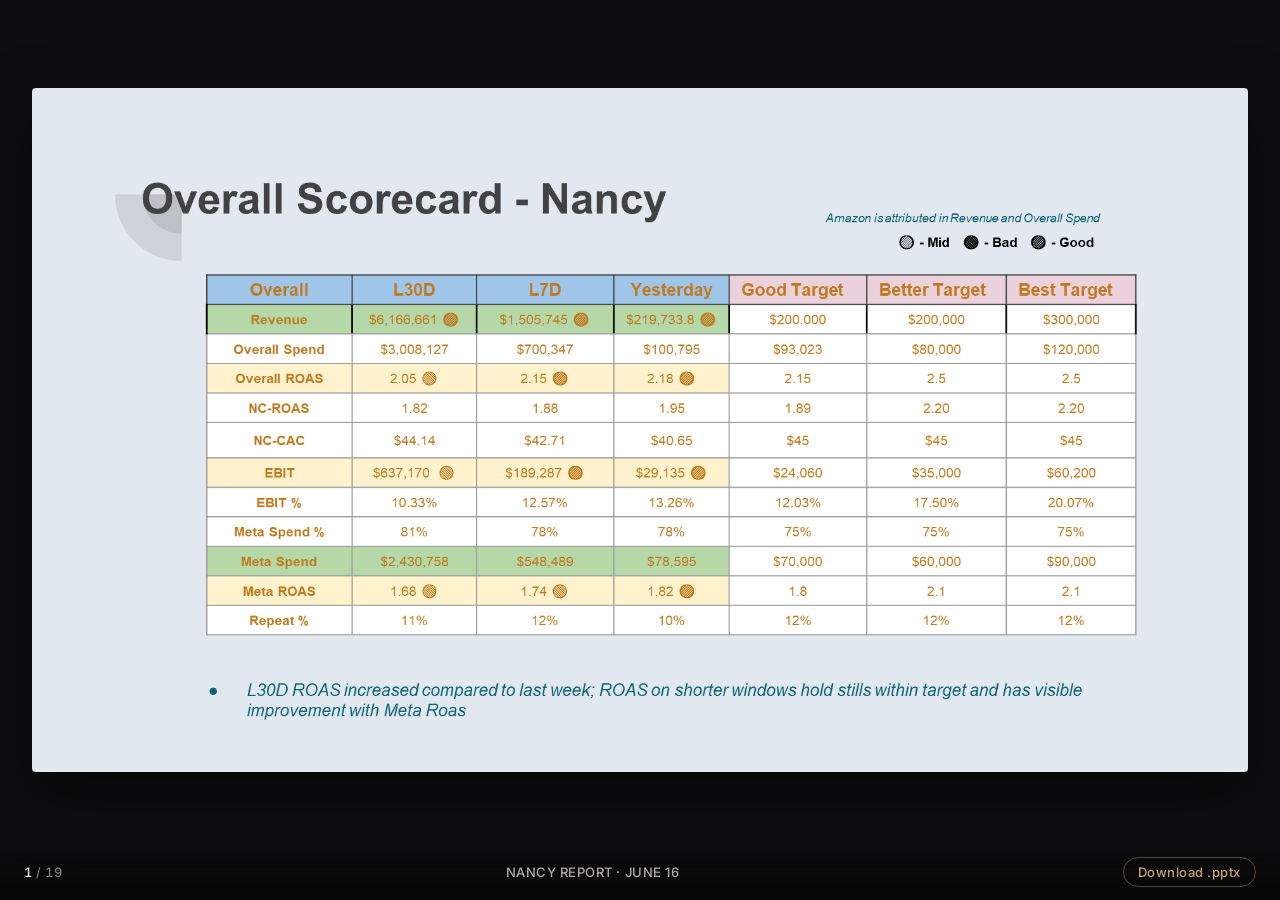
==== index.html @ b534375e "Add web-based slideshow with PNG slides and hash routing" ====
<!DOCTYPE html>
<html lang="en">
<head>
<meta charset="UTF-8" />
<meta name="viewport" content="width=device-width, initial-scale=1" />
<title>Nancy Report — June 16</title>
<link rel="preconnect" href="https://fonts.googleapis.com" />
<link rel="preconnect" href="https://fonts.gstatic.com" crossorigin />
<link href="https://fonts.googleapis.com/css2?family=Inter:wght@400;500;600&display=swap" rel="stylesheet" />
<link rel="stylesheet" href="styles.css" />
</head>
<body>

<div class="click-left" onclick="prev()" aria-label="Previous slide"></div>
<div class="click-right" onclick="next()" aria-label="Next slide"></div>

<main class="deck" id="deck">
  <img class="slide active" data-index="1"  src="slides/slide_01.png" alt="Slide 1" />
  <img class="slide"        data-index="2"  src="slides/slide_02.png" alt="Slide 2" loading="lazy" />
  <img class="slide"        data-index="3"  src="slides/slide_03.png" alt="Slide 3" loading="lazy" />
  <img class="slide"        data-index="4"  src="slides/slide_04.png" alt="Slide 4" loading="lazy" />
  <img class="slide"        data-index="5"  src="slides/slide_05.png" alt="Slide 5" loading="lazy" />
  <img class="slide"        data-index="6"  src="slides/slide_06.png" alt="Slide 6" loading="lazy" />
  <img class="slide"        data-index="7"  src="slides/slide_07.png" alt="Slide 7" loading="lazy" />
  <img class="slide"        data-index="8"  src="slides/slide_08.png" alt="Slide 8" loading="lazy" />
  <img class="slide"        data-index="9"  src="slides/slide_09.png" alt="Slide 9" loading="lazy" />
  <img class="slide"        data-index="10" src="slides/slide_10.png" alt="Slide 10" loading="lazy" />
  <img class="slide"        data-index="11" src="slides/slide_11.png" alt="Slide 11" loading="lazy" />
  <img class="slide"        data-index="12" src="slides/slide_12.png" alt="Slide 12" loading="lazy" />
  <img class="slide"        data-index="13" src="slides/slide_13.png" alt="Slide 13" loading="lazy" />
  <img class="slide"        data-index="14" src="slides/slide_14.png" alt="Slide 14" loading="lazy" />
  <img class="slide"        data-index="15" src="slides/slide_15.png" alt="Slide 15" loading="lazy" />
  <img class="slide"        data-index="16" src="slides/slide_16.png" alt="Slide 16" loading="lazy" />
  <img class="slide"        data-index="17" src="slides/slide_17.png" alt="Slide 17" loading="lazy" />
  <img class="slide"        data-index="18" src="slides/slide_18.png" alt="Slide 18" loading="lazy" />
  <img class="slide"        data-index="19" src="slides/slide_19.png" alt="Slide 19" loading="lazy" />
</main>

<footer class="hud">
  <div class="counter"><span id="cur">1</span> / <span id="tot">19</span></div>
  <div class="title">Nancy Report &middot; June 16</div>
  <a class="dl" href="Nancy-Report-June-16.pptx" download>Download .pptx</a>
</footer>

<script src="script.js"></script>
</body>
</html>
---- styles.css ----
:root {
  --bg: #0e0e10;
  --fg: #f4efe6;
  --muted: rgba(244, 239, 230, 0.55);
  --accent: #c9a368;
}

* { box-sizing: border-box; }

html, body {
  margin: 0;
  padding: 0;
  height: 100%;
  background: var(--bg);
  color: var(--fg);
  font-family: 'Inter', -apple-system, BlinkMacSystemFont, sans-serif;
  font-weight: 400;
  overflow: hidden;
}

.deck {
  position: fixed;
  inset: 0;
  display: flex;
  align-items: center;
  justify-content: center;
  padding: 32px 32px 72px;
}

.slide {
  display: none;
  max-width: 100%;
  max-height: 100%;
  width: auto;
  height: auto;
  object-fit: contain;
  box-shadow: 0 24px 60px rgba(0, 0, 0, 0.5);
  border-radius: 4px;
  animation: fade 280ms ease-out;
}

.slide.active { display: block; }

@keyframes fade {
  from { opacity: 0; transform: translateY(4px); }
  to   { opacity: 1; transform: translateY(0); }
}

.click-left, .click-right {
  position: fixed;
  top: 0;
  bottom: 56px;
  width: 25%;
  z-index: 10;
  cursor: pointer;
}
.click-left  { left: 0; }
.click-right { right: 0; }

.click-left:hover, .click-right:hover {
  background: linear-gradient(to right, rgba(255,255,255,0.03), transparent);
}
.click-right:hover {
  background: linear-gradient(to left, rgba(255,255,255,0.03), transparent);
}

.hud {
  position: fixed;
  left: 0; right: 0; bottom: 0;
  height: 56px;
  display: flex;
  align-items: center;
  justify-content: space-between;
  padding: 0 24px;
  font-size: 13px;
  letter-spacing: 0.04em;
  color: var(--muted);
  background: linear-gradient(to top, rgba(0,0,0,0.6), transparent);
  z-index: 20;
}

.counter { font-variant-numeric: tabular-nums; }
.counter #cur { color: var(--fg); font-weight: 500; }

.title {
  text-transform: uppercase;
  font-weight: 500;
  color: var(--fg);
  opacity: 0.7;
}

.dl {
  color: var(--accent);
  text-decoration: none;
  font-weight: 500;
  border: 1px solid rgba(201, 163, 104, 0.4);
  padding: 6px 14px;
  border-radius: 999px;
  transition: all 200ms;
}
.dl:hover {
  background: var(--accent);
  color: var(--bg);
}

@media (max-width: 720px) {
  .deck { padding: 16px 16px 64px; }
  .title { display: none; }
  .hud { font-size: 12px; padding: 0 14px; }
}
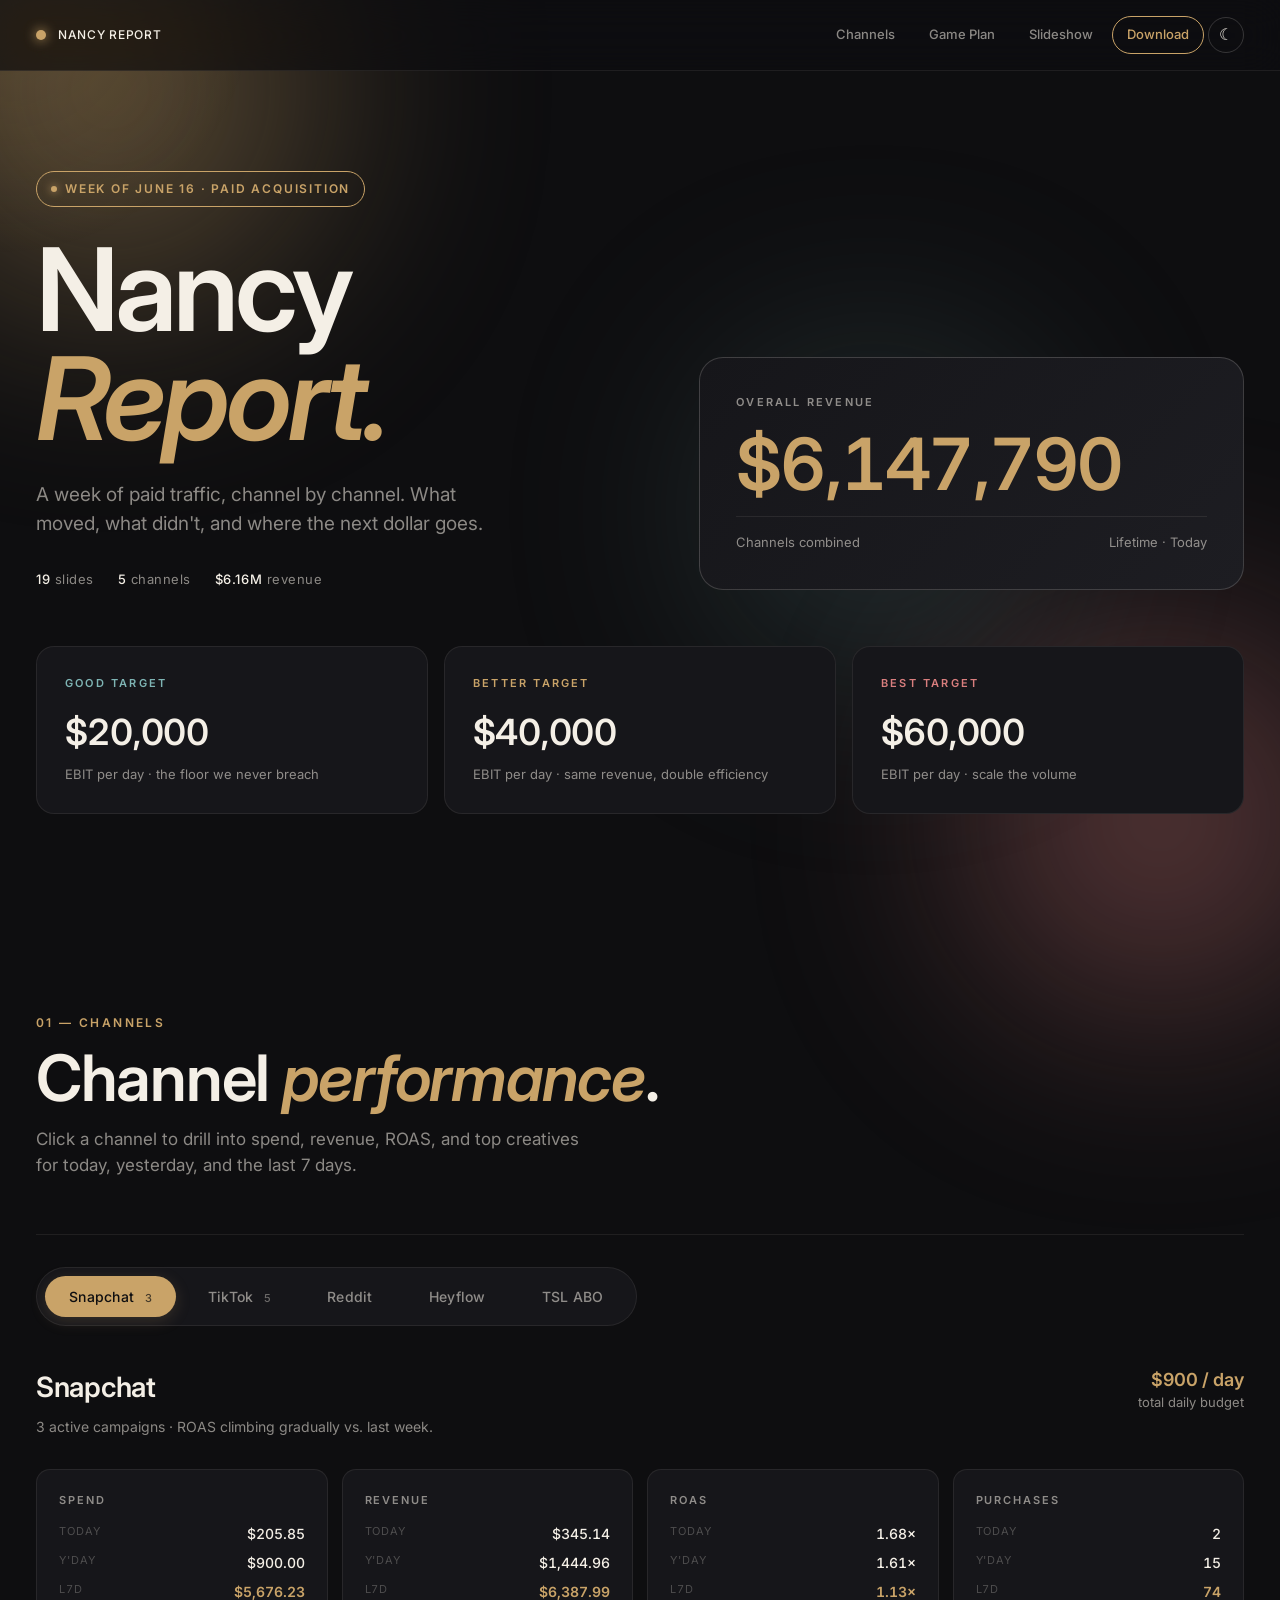
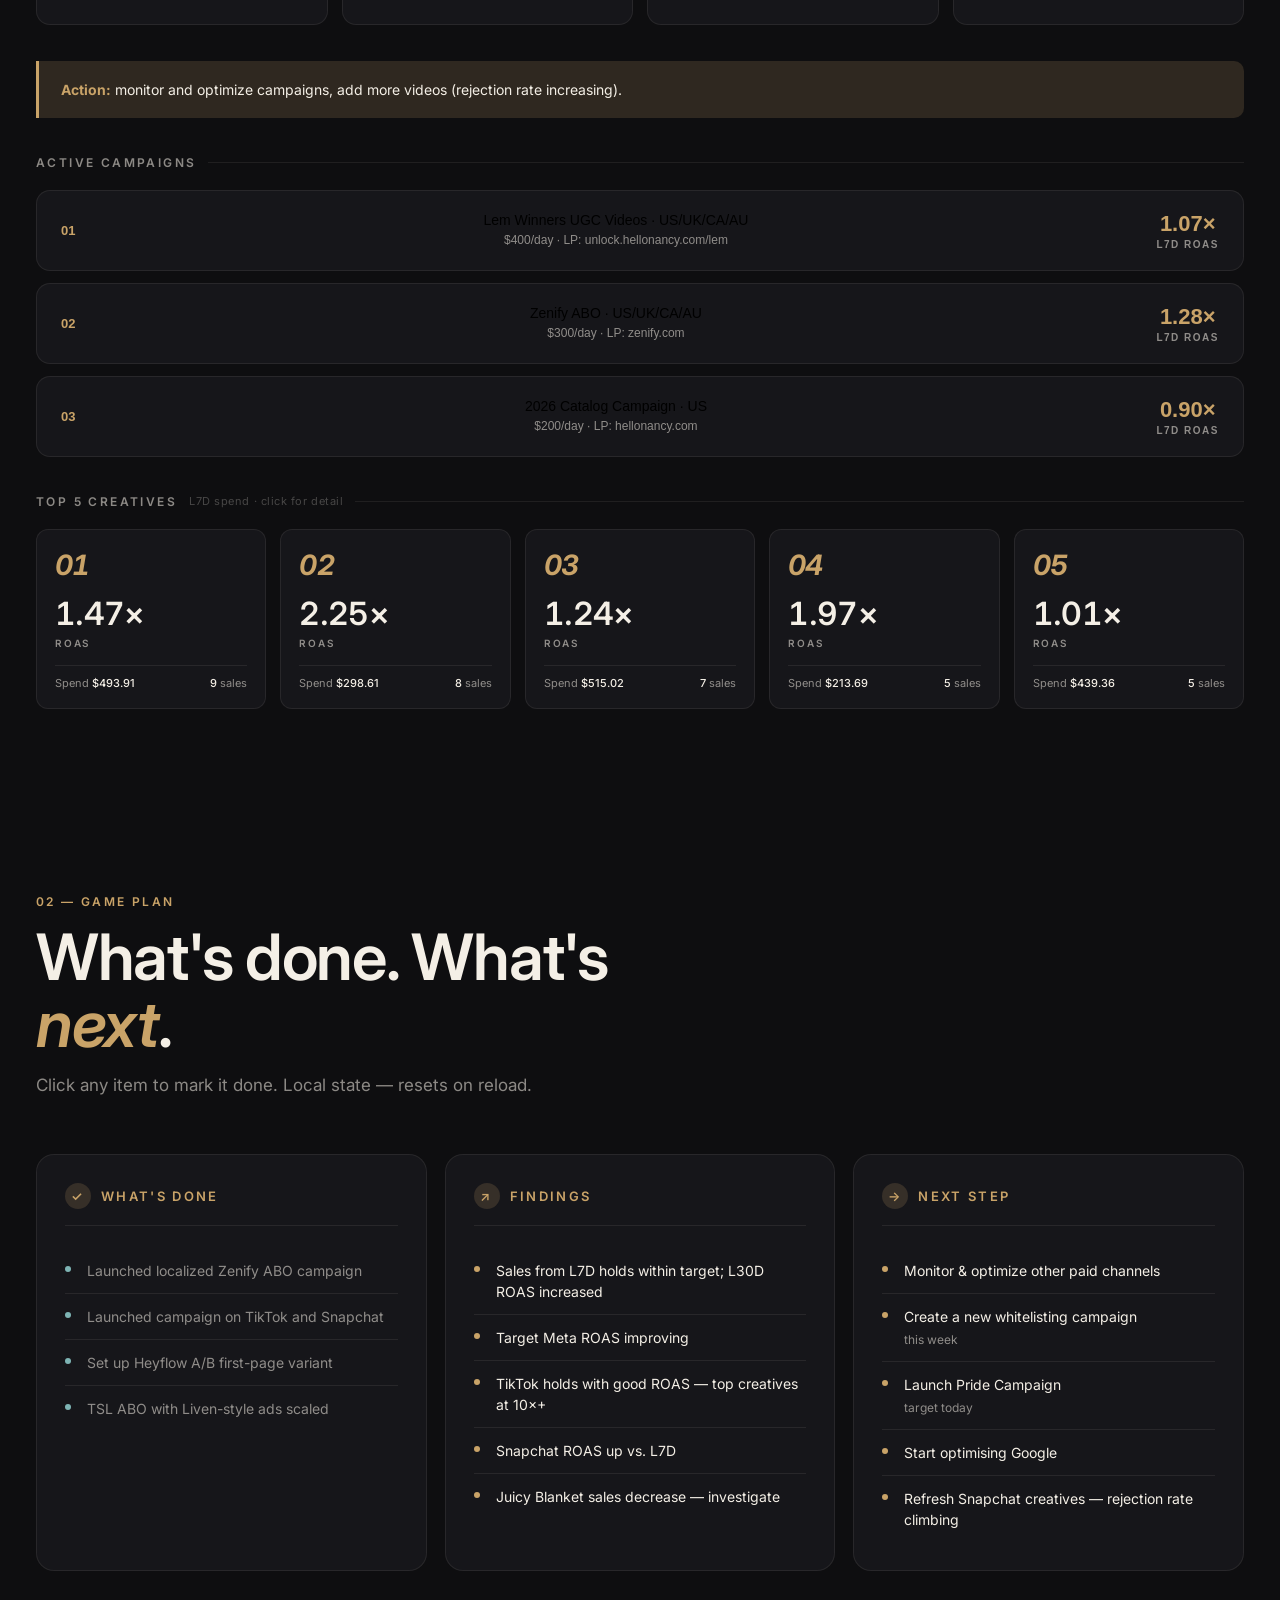
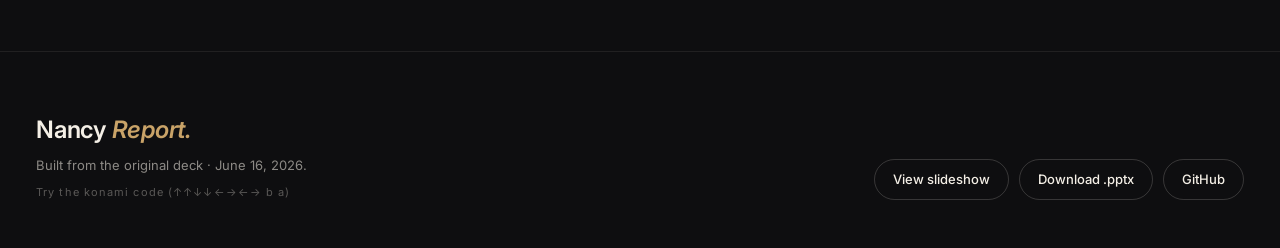
==== commit 063b225d: "Add interactive dashboard with tabs, counters, accordion plan, and theme toggle" ====
--- a/index.html
+++ b/index.html
@@ -3,45 +3,515 @@
 <head>
 <meta charset="UTF-8" />
 <meta name="viewport" content="width=device-width, initial-scale=1" />
-<title>Nancy Report — June 16</title>
+<title>Nancy Report — Week of June 16</title>
+<meta name="description" content="Interactive Nancy Report dashboard — channel performance, top creatives, and the next two weeks of work." />
 <link rel="preconnect" href="https://fonts.googleapis.com" />
 <link rel="preconnect" href="https://fonts.gstatic.com" crossorigin />
-<link href="https://fonts.googleapis.com/css2?family=Inter:wght@400;500;600&display=swap" rel="stylesheet" />
-<link rel="stylesheet" href="styles.css" />
+<link href="https://fonts.googleapis.com/css2?family=Inter:wght@300;400;500;600;700&display=swap" rel="stylesheet" />
+<link rel="stylesheet" href="app.css" />
 </head>
 <body>
 
-<div class="click-left" onclick="prev()" aria-label="Previous slide"></div>
-<div class="click-right" onclick="next()" aria-label="Next slide"></div>
-
-<main class="deck" id="deck">
-  <img class="slide active" data-index="1"  src="slides/slide_01.png" alt="Slide 1" />
-  <img class="slide"        data-index="2"  src="slides/slide_02.png" alt="Slide 2" loading="lazy" />
-  <img class="slide"        data-index="3"  src="slides/slide_03.png" alt="Slide 3" loading="lazy" />
-  <img class="slide"        data-index="4"  src="slides/slide_04.png" alt="Slide 4" loading="lazy" />
-  <img class="slide"        data-index="5"  src="slides/slide_05.png" alt="Slide 5" loading="lazy" />
-  <img class="slide"        data-index="6"  src="slides/slide_06.png" alt="Slide 6" loading="lazy" />
-  <img class="slide"        data-index="7"  src="slides/slide_07.png" alt="Slide 7" loading="lazy" />
-  <img class="slide"        data-index="8"  src="slides/slide_08.png" alt="Slide 8" loading="lazy" />
-  <img class="slide"        data-index="9"  src="slides/slide_09.png" alt="Slide 9" loading="lazy" />
-  <img class="slide"        data-index="10" src="slides/slide_10.png" alt="Slide 10" loading="lazy" />
-  <img class="slide"        data-index="11" src="slides/slide_11.png" alt="Slide 11" loading="lazy" />
-  <img class="slide"        data-index="12" src="slides/slide_12.png" alt="Slide 12" loading="lazy" />
-  <img class="slide"        data-index="13" src="slides/slide_13.png" alt="Slide 13" loading="lazy" />
-  <img class="slide"        data-index="14" src="slides/slide_14.png" alt="Slide 14" loading="lazy" />
-  <img class="slide"        data-index="15" src="slides/slide_15.png" alt="Slide 15" loading="lazy" />
-  <img class="slide"        data-index="16" src="slides/slide_16.png" alt="Slide 16" loading="lazy" />
-  <img class="slide"        data-index="17" src="slides/slide_17.png" alt="Slide 17" loading="lazy" />
-  <img class="slide"        data-index="18" src="slides/slide_18.png" alt="Slide 18" loading="lazy" />
-  <img class="slide"        data-index="19" src="slides/slide_19.png" alt="Slide 19" loading="lazy" />
-</main>
-
-<footer class="hud">
-  <div class="counter"><span id="cur">1</span> / <span id="tot">19</span></div>
-  <div class="title">Nancy Report &middot; June 16</div>
-  <a class="dl" href="Nancy-Report-June-16.pptx" download>Download .pptx</a>
+<div class="blob blob-1"></div>
+<div class="blob blob-2"></div>
+<div class="blob blob-3"></div>
+<div class="spotlight"></div>
+
+<!-- ============ Nav ============ -->
+<header class="nav">
+  <div class="nav-brand">
+    <div class="nav-dot"></div>
+    <span>Nancy Report</span>
+  </div>
+  <nav class="nav-links">
+    <a class="nav-link" href="#channels">Channels</a>
+    <a class="nav-link" href="#plan">Game Plan</a>
+    <a class="nav-link" href="slideshow.html">Slideshow</a>
+    <a class="nav-link primary" href="Nancy-Report-June-16.pptx" download>Download</a>
+    <button class="theme-toggle" data-theme-toggle aria-label="Toggle theme">☾</button>
+  </nav>
+</header>
+
+<!-- ============ Hero ============ -->
+<section class="hero">
+  <div class="hero-grid">
+    <div>
+      <div class="badge">Week of June 16 &middot; Paid Acquisition</div>
+      <h1>Nancy <em>Report.</em></h1>
+      <p class="lead">A week of paid traffic, channel by channel. What moved, what didn't, and where the next dollar goes.</p>
+      <div class="hero-meta">
+        <span><strong>19</strong> slides</span>
+        <span><strong>5</strong> channels</span>
+        <span><strong>$6.16M</strong> revenue</span>
+      </div>
+    </div>
+
+    <div class="hero-stat reveal">
+      <div class="stat-label">Overall Revenue</div>
+      <div class="stat-number" data-target="6166661" data-prefix="$" data-duration="2200">$0</div>
+      <div class="stat-foot">
+        <span>Channels combined</span>
+        <span>Lifetime &middot; Today</span>
+      </div>
+    </div>
+  </div>
+
+  <div class="targets reveal">
+    <div class="target-card good">
+      <div class="tier">Good Target</div>
+      <div class="val" data-target="20000" data-prefix="$">$0</div>
+      <div class="desc">EBIT per day &middot; the floor we never breach</div>
+    </div>
+    <div class="target-card better">
+      <div class="tier">Better Target</div>
+      <div class="val" data-target="40000" data-prefix="$">$0</div>
+      <div class="desc">EBIT per day &middot; same revenue, double efficiency</div>
+    </div>
+    <div class="target-card best">
+      <div class="tier">Best Target</div>
+      <div class="val" data-target="60000" data-prefix="$">$0</div>
+      <div class="desc">EBIT per day &middot; scale the volume</div>
+    </div>
+  </div>
+</section>
+
+<!-- ============ Channels ============ -->
+<section id="channels">
+  <div class="section-head reveal">
+    <span class="section-num">01 &mdash; Channels</span>
+    <h2>Channel <em>performance</em>.</h2>
+    <p>Click a channel to drill into spend, revenue, ROAS, and top creatives for today, yesterday, and the last 7 days.</p>
+  </div>
+
+  <div class="tabs-wrap">
+    <div class="tabs" role="tablist">
+      <button class="tab active" data-tab="snapchat" role="tab">Snapchat <span class="count">3</span></button>
+      <button class="tab" data-tab="tiktok" role="tab">TikTok <span class="count">5</span></button>
+      <button class="tab" data-tab="reddit" role="tab">Reddit</button>
+      <button class="tab" data-tab="heyflow" role="tab">Heyflow</button>
+      <button class="tab" data-tab="tsl" role="tab">TSL ABO</button>
+    </div>
+
+    <!-- SNAPCHAT -->
+    <div class="panel active" id="panel-snapchat" role="tabpanel">
+      <div class="panel-head">
+        <div>
+          <h3 class="panel-title">Snapchat</h3>
+          <p class="panel-sub">3 active campaigns &middot; ROAS climbing gradually vs. last week.</p>
+        </div>
+        <div class="panel-meta">
+          <div class="budget">$900 / day</div>
+          <div>total daily budget</div>
+        </div>
+      </div>
+
+      <div class="metrics">
+        <div class="metric">
+          <div class="lbl">Spend</div>
+          <div class="row"><span class="k">Today</span><span class="v">$205.85</span></div>
+          <div class="row"><span class="k">Y'day</span><span class="v">$900.00</span></div>
+          <div class="row l7d"><span class="k">L7D</span><span class="v">$5,676.23</span></div>
+        </div>
+        <div class="metric">
+          <div class="lbl">Revenue</div>
+          <div class="row"><span class="k">Today</span><span class="v">$345.14</span></div>
+          <div class="row"><span class="k">Y'day</span><span class="v">$1,444.96</span></div>
+          <div class="row l7d"><span class="k">L7D</span><span class="v">$6,387.99</span></div>
+        </div>
+        <div class="metric">
+          <div class="lbl">ROAS</div>
+          <div class="row"><span class="k">Today</span><span class="v">1.68×</span></div>
+          <div class="row"><span class="k">Y'day</span><span class="v">1.61×</span></div>
+          <div class="row l7d"><span class="k">L7D</span><span class="v">1.13×</span></div>
+        </div>
+        <div class="metric">
+          <div class="lbl">Purchases</div>
+          <div class="row"><span class="k">Today</span><span class="v">2</span></div>
+          <div class="row"><span class="k">Y'day</span><span class="v">15</span></div>
+          <div class="row l7d"><span class="k">L7D</span><span class="v">74</span></div>
+        </div>
+      </div>
+
+      <div class="note">
+        <strong>Action:</strong> monitor and optimize campaigns, add more videos (rejection rate increasing).
+      </div>
+
+      <div class="sub">Active Campaigns</div>
+      <div class="campaigns">
+        <button class="campaign">
+          <div class="ix">01</div>
+          <div class="nm">Lem Winners UGC Videos · US/UK/CA/AU<small>$400/day · LP: unlock.hellonancy.com/lem</small></div>
+          <div class="rt">1.07×<small>L7D ROAS</small></div>
+        </button>
+        <button class="campaign">
+          <div class="ix">02</div>
+          <div class="nm">Zenify ABO · US/UK/CA/AU<small>$300/day · LP: zenify.com</small></div>
+          <div class="rt">1.28×<small>L7D ROAS</small></div>
+        </button>
+        <button class="campaign">
+          <div class="ix">03</div>
+          <div class="nm">2026 Catalog Campaign · US<small>$200/day · LP: hellonancy.com</small></div>
+          <div class="rt">0.90×<small>L7D ROAS</small></div>
+        </button>
+      </div>
+
+      <div class="sub">Top 5 Creatives <span style="color:var(--dim);font-weight:400;text-transform:none;letter-spacing:0.05em;font-size:11px">L7D spend · click for detail</span></div>
+      <div class="creatives">
+        <button class="creative" data-channel="Snapchat" data-rank="1" data-spend="493.91" data-purchase="9" data-roas="1.47">
+          <div class="rank">01</div>
+          <div class="roas-big">1.47×</div>
+          <div class="roas-lbl">ROAS</div>
+          <div class="stats"><span>Spend <strong>$493.91</strong></span><span><strong>9</strong> sales</span></div>
+          <div class="bar"></div>
+        </button>
+        <button class="creative" data-channel="Snapchat" data-rank="2" data-spend="298.61" data-purchase="8" data-roas="2.25">
+          <div class="rank">02</div>
+          <div class="roas-big">2.25×</div>
+          <div class="roas-lbl">ROAS</div>
+          <div class="stats"><span>Spend <strong>$298.61</strong></span><span><strong>8</strong> sales</span></div>
+          <div class="bar"></div>
+        </button>
+        <button class="creative" data-channel="Snapchat" data-rank="3" data-spend="515.02" data-purchase="7" data-roas="1.24">
+          <div class="rank">03</div>
+          <div class="roas-big">1.24×</div>
+          <div class="roas-lbl">ROAS</div>
+          <div class="stats"><span>Spend <strong>$515.02</strong></span><span><strong>7</strong> sales</span></div>
+          <div class="bar"></div>
+        </button>
+        <button class="creative" data-channel="Snapchat" data-rank="4" data-spend="213.69" data-purchase="5" data-roas="1.97">
+          <div class="rank">04</div>
+          <div class="roas-big">1.97×</div>
+          <div class="roas-lbl">ROAS</div>
+          <div class="stats"><span>Spend <strong>$213.69</strong></span><span><strong>5</strong> sales</span></div>
+          <div class="bar"></div>
+        </button>
+        <button class="creative" data-channel="Snapchat" data-rank="5" data-spend="439.36" data-purchase="5" data-roas="1.01">
+          <div class="rank">05</div>
+          <div class="roas-big">1.01×</div>
+          <div class="roas-lbl">ROAS</div>
+          <div class="stats"><span>Spend <strong>$439.36</strong></span><span><strong>5</strong> sales</span></div>
+          <div class="bar"></div>
+        </button>
+      </div>
+    </div>
+
+    <!-- TIKTOK -->
+    <div class="panel" id="panel-tiktok" role="tabpanel">
+      <div class="panel-head">
+        <div>
+          <h3 class="panel-title">TikTok</h3>
+          <p class="panel-sub">Holds with strong ROAS &mdash; top creatives well above target.</p>
+        </div>
+        <div class="panel-meta">
+          <div class="budget">7-day click attribution</div>
+        </div>
+      </div>
+
+      <div class="metrics">
+        <div class="metric">
+          <div class="lbl">Spend</div>
+          <div class="row"><span class="k">Today</span><span class="v">$404.64</span></div>
+          <div class="row"><span class="k">Y'day</span><span class="v">$868.79</span></div>
+          <div class="row l7d"><span class="k">L7D</span><span class="v">$4,558.14</span></div>
+        </div>
+        <div class="metric">
+          <div class="lbl">Top 1 ROAS</div>
+          <div class="row"><span class="k">Spend</span><span class="v">$306.73</span></div>
+          <div class="row"><span class="k">Sales</span><span class="v">28</span></div>
+          <div class="row l7d"><span class="k">ROAS</span><span class="v">7.89×</span></div>
+        </div>
+        <div class="metric">
+          <div class="lbl">Top 4 ROAS</div>
+          <div class="row"><span class="k">Spend</span><span class="v">$217.61</span></div>
+          <div class="row"><span class="k">Sales</span><span class="v">45</span></div>
+          <div class="row l7d"><span class="k">ROAS</span><span class="v">17.74×</span></div>
+        </div>
+        <div class="metric">
+          <div class="lbl">Status</div>
+          <div class="row"><span class="k">Trend</span><span class="v">↑ holding</span></div>
+          <div class="row"><span class="k">Vs. L7D</span><span class="v">solid</span></div>
+          <div class="row l7d"><span class="k">Note</span><span class="v">scale winners</span></div>
+        </div>
+      </div>
+
+      <div class="note">
+        <strong>Action:</strong> top creatives over 10× ROAS &mdash; double down on UGC winners, refresh fatigue.
+      </div>
+
+      <div class="sub">Top 5 Creatives <span style="color:var(--dim);font-weight:400;text-transform:none;letter-spacing:0.05em;font-size:11px">L7D spend · click for detail</span></div>
+      <div class="creatives">
+        <button class="creative" data-channel="TikTok" data-rank="1" data-spend="306.73" data-purchase="28" data-roas="7.89">
+          <div class="rank">01</div>
+          <div class="roas-big">7.89×</div>
+          <div class="roas-lbl">ROAS</div>
+          <div class="stats"><span>Spend <strong>$306.73</strong></span><span><strong>28</strong> sales</span></div>
+          <div class="bar"></div>
+        </button>
+        <button class="creative" data-channel="TikTok" data-rank="2" data-spend="286.90" data-purchase="36" data-roas="12.01">
+          <div class="rank">02</div>
+          <div class="roas-big">12.01×</div>
+          <div class="roas-lbl">ROAS</div>
+          <div class="stats"><span>Spend <strong>$286.90</strong></span><span><strong>36</strong> sales</span></div>
+          <div class="bar"></div>
+        </button>
+        <button class="creative" data-channel="TikTok" data-rank="3" data-spend="183.64" data-purchase="28" data-roas="13.20">
+          <div class="rank">03</div>
+          <div class="roas-big">13.20×</div>
+          <div class="roas-lbl">ROAS</div>
+          <div class="stats"><span>Spend <strong>$183.64</strong></span><span><strong>28</strong> sales</span></div>
+          <div class="bar"></div>
+        </button>
+        <button class="creative" data-channel="TikTok" data-rank="4" data-spend="217.61" data-purchase="45" data-roas="17.74">
+          <div class="rank">04</div>
+          <div class="roas-big">17.74×</div>
+          <div class="roas-lbl">ROAS</div>
+          <div class="stats"><span>Spend <strong>$217.61</strong></span><span><strong>45</strong> sales</span></div>
+          <div class="bar"></div>
+        </button>
+        <button class="creative" data-channel="TikTok" data-rank="5" data-spend="223.24" data-purchase="25" data-roas="10.23">
+          <div class="rank">05</div>
+          <div class="roas-big">10.23×</div>
+          <div class="roas-lbl">ROAS</div>
+          <div class="stats"><span>Spend <strong>$223.24</strong></span><span><strong>25</strong> sales</span></div>
+          <div class="bar"></div>
+        </button>
+      </div>
+    </div>
+
+    <!-- REDDIT -->
+    <div class="panel" id="panel-reddit" role="tabpanel">
+      <div class="panel-head">
+        <div>
+          <h3 class="panel-title">Reddit</h3>
+          <p class="panel-sub">Small spend, healthy ROAS &mdash; opportunity to scale carefully.</p>
+        </div>
+        <div class="panel-meta">
+          <div class="budget">7-day click + 1-day view</div>
+        </div>
+      </div>
+
+      <div class="metrics">
+        <div class="metric">
+          <div class="lbl">Spend</div>
+          <div class="row"><span class="k">Today</span><span class="v">$95.91</span></div>
+          <div class="row"><span class="k">Y'day</span><span class="v">$98.04</span></div>
+          <div class="row l7d"><span class="k">L7D</span><span class="v">$705.89</span></div>
+        </div>
+        <div class="metric">
+          <div class="lbl">Revenue</div>
+          <div class="row"><span class="k">Today</span><span class="v">$141.75</span></div>
+          <div class="row"><span class="k">Y'day</span><span class="v">$277.44</span></div>
+          <div class="row l7d"><span class="k">L7D</span><span class="v">$2,698.18</span></div>
+        </div>
+        <div class="metric">
+          <div class="lbl">ROAS</div>
+          <div class="row"><span class="k">Today</span><span class="v">1.48×</span></div>
+          <div class="row"><span class="k">Y'day</span><span class="v">2.83×</span></div>
+          <div class="row l7d"><span class="k">L7D</span><span class="v">3.82×</span></div>
+        </div>
+        <div class="metric">
+          <div class="lbl">Read</div>
+          <div class="row"><span class="k">Best day</span><span class="v">Yesterday</span></div>
+          <div class="row"><span class="k">Cohort</span><span class="v">growing</span></div>
+          <div class="row l7d"><span class="k">Step</span><span class="v">scale gently</span></div>
+        </div>
+      </div>
+
+      <div class="note">
+        <strong>Findings:</strong> Reddit punching above its weight on small spend. Worth a budget bump while we verify attribution.
+      </div>
+    </div>
+
+    <!-- HEYFLOW -->
+    <div class="panel" id="panel-heyflow" role="tabpanel">
+      <div class="panel-head">
+        <div>
+          <h3 class="panel-title">Heyflow</h3>
+          <p class="panel-sub">A/B test running &mdash; baseline first page still outperforming the new variant.</p>
+        </div>
+        <div class="panel-meta">
+          <div class="budget">HKD 1,000 / day</div>
+          <div>Top 15 countries · winner statics</div>
+        </div>
+      </div>
+
+      <div class="metrics">
+        <div class="metric">
+          <div class="lbl">Spend</div>
+          <div class="row"><span class="k">Today</span><span class="v">$316.11</span></div>
+          <div class="row"><span class="k">Y'day</span><span class="v">$1,126.67</span></div>
+          <div class="row l7d"><span class="k">L7D</span><span class="v">$5,694.35</span></div>
+        </div>
+        <div class="metric">
+          <div class="lbl">Revenue</div>
+          <div class="row"><span class="k">Today</span><span class="v">$566.59</span></div>
+          <div class="row"><span class="k">Y'day</span><span class="v">$1,603.91</span></div>
+          <div class="row l7d"><span class="k">L7D</span><span class="v">$9,274.10</span></div>
+        </div>
+        <div class="metric">
+          <div class="lbl">ROAS</div>
+          <div class="row"><span class="k">Today</span><span class="v">1.79×</span></div>
+          <div class="row"><span class="k">Y'day</span><span class="v">1.42×</span></div>
+          <div class="row l7d"><span class="k">L7D</span><span class="v">1.63×</span></div>
+        </div>
+        <div class="metric">
+          <div class="lbl">Purchases</div>
+          <div class="row"><span class="k">Today</span><span class="v">1</span></div>
+          <div class="row"><span class="k">Y'day</span><span class="v">3</span></div>
+          <div class="row l7d"><span class="k">L7D</span><span class="v">15</span></div>
+        </div>
+      </div>
+
+      <div class="note">
+        <strong>Test:</strong> A/B different first page. Flow of questions unchanged. Baseline winning &mdash; iterate variant or hold.
+      </div>
+
+      <div class="sub">Active Campaign</div>
+      <div class="campaigns">
+        <button class="campaign">
+          <div class="ix">01</div>
+          <div class="nm">Lem Winners UGC · Heyflow quiz<small>Target: Top 15 · Creatives: winner statics · LP: heyflowquiz.com</small></div>
+          <div class="rt">1.63×<small>L7D ROAS</small></div>
+        </button>
+      </div>
+    </div>
+
+    <!-- TSL ABO -->
+    <div class="panel" id="panel-tsl" role="tabpanel">
+      <div class="panel-head">
+        <div>
+          <h3 class="panel-title">TSL ABO</h3>
+          <p class="panel-sub">Performance improving &mdash; ROAS today double yesterday's.</p>
+        </div>
+        <div class="panel-meta">
+          <div class="budget">HKD 2,423 / day</div>
+          <div>Top 15 countries · Liven-style ads</div>
+        </div>
+      </div>
+
+      <div class="metrics">
+        <div class="metric">
+          <div class="lbl">Spend</div>
+          <div class="row"><span class="k">Today</span><span class="v">$2,147.25</span></div>
+          <div class="row"><span class="k">Y'day</span><span class="v">$3,193.53</span></div>
+          <div class="row l7d"><span class="k">L7D</span><span class="v">$17,664.38</span></div>
+        </div>
+        <div class="metric">
+          <div class="lbl">Revenue</div>
+          <div class="row"><span class="k">Today</span><span class="v">$4,578.36</span></div>
+          <div class="row"><span class="k">Y'day</span><span class="v">$4,335.00</span></div>
+          <div class="row l7d"><span class="k">L7D</span><span class="v">$22,853.18</span></div>
+        </div>
+        <div class="metric">
+          <div class="lbl">ROAS</div>
+          <div class="row"><span class="k">Today</span><span class="v">2.13×</span></div>
+          <div class="row"><span class="k">Y'day</span><span class="v">1.36×</span></div>
+          <div class="row l7d"><span class="k">L7D</span><span class="v">1.29×</span></div>
+        </div>
+        <div class="metric">
+          <div class="lbl">Purchases</div>
+          <div class="row"><span class="k">Today</span><span class="v">8</span></div>
+          <div class="row"><span class="k">Y'day</span><span class="v">7</span></div>
+          <div class="row l7d"><span class="k">L7D</span><span class="v">38</span></div>
+        </div>
+      </div>
+
+      <div class="note">
+        <strong>Read:</strong> Performance improving. Today's revenue beats yesterday on lower spend. Keep current creative mix.
+      </div>
+
+      <div class="sub">L7D Winning Hooks <span style="color:var(--dim);font-weight:400;text-transform:none;letter-spacing:0.05em;font-size:11px">customer voice in the ad copy</span></div>
+      <div class="winners">
+        <div class="winner">
+          <div class="quote">"I am 66. I am divorced for nine years and separated for two before that. I have no interest in another relationship."</div>
+          <div class="roas-tag"><span>L7D <span class="v">$3,967.57</span></span><span>ROAS <span class="v">1.30×</span></span></div>
+        </div>
+        <div class="winner">
+          <div class="quote">"I am Camila. I am 56. I have been single by choice since I was 42. I have been telling women in their fifties the same thing for fifteen years."</div>
+          <div class="roas-tag"><span>L7D <span class="v">$3,900.95</span></span><span>ROAS <span class="v">1.32×</span></span></div>
+        </div>
+        <div class="winner">
+          <div class="quote">"My daughter is 28. She got divorced six months ago, after two years of marriage to a man who was, in the end, not who he advertised himself as."</div>
+          <div class="roas-tag"><span>L7D <span class="v">$3,900.95</span></span><span>ROAS <span class="v">1.32×</span></span></div>
+        </div>
+      </div>
+    </div>
+  </div>
+</section>
+
+<!-- ============ Game plan ============ -->
+<section id="plan">
+  <div class="section-head reveal">
+    <span class="section-num">02 &mdash; Game Plan</span>
+    <h2>What's done. What's <em>next</em>.</h2>
+    <p>Click any item to mark it done. Local state &mdash; resets on reload.</p>
+  </div>
+
+  <div class="plan-grid">
+    <div class="plan-col reveal">
+      <h3><span class="icon">✓</span> What's Done</h3>
+      <ul class="plan-list">
+        <li class="done">Launched localized Zenify ABO campaign</li>
+        <li class="done">Launched campaign on TikTok and Snapchat</li>
+        <li class="done">Set up Heyflow A/B first-page variant</li>
+        <li class="done">TSL ABO with Liven-style ads scaled</li>
+      </ul>
+    </div>
+
+    <div class="plan-col reveal">
+      <h3><span class="icon">↗</span> Findings</h3>
+      <ul class="plan-list">
+        <li>Sales from L7D holds within target; L30D ROAS increased</li>
+        <li>Target Meta ROAS improving</li>
+        <li>TikTok holds with good ROAS &mdash; top creatives at 10×+</li>
+        <li>Snapchat ROAS up vs. L7D</li>
+        <li>Juicy Blanket sales decrease &mdash; investigate</li>
+      </ul>
+    </div>
+
+    <div class="plan-col reveal">
+      <h3><span class="icon">→</span> Next Step</h3>
+      <ul class="plan-list">
+        <li>Monitor &amp; optimize other paid channels</li>
+        <li>Create a new whitelisting campaign <small>this week</small></li>
+        <li>Launch Pride Campaign <small>target today</small></li>
+        <li>Start optimising Google</li>
+        <li>Refresh Snapchat creatives — rejection rate climbing</li>
+      </ul>
+    </div>
+  </div>
+</section>
+
+<!-- ============ Footer ============ -->
+<footer class="foot">
+  <div>
+    <div class="foot-brand">Nancy <em>Report.</em></div>
+    <div>Built from the original deck &middot; June 16, 2026.</div>
+    <div style="margin-top:8px;font-size:11px;letter-spacing:0.1em;opacity:0.6">Try the konami code (↑↑↓↓←→←→ b a)</div>
+  </div>
+  <div class="foot-links">
+    <a class="foot-link" href="slideshow.html">View slideshow</a>
+    <a class="foot-link" href="Nancy-Report-June-16.pptx" download>Download .pptx</a>
+    <a class="foot-link" href="https://github.com/jeanine23/nancy-report-june-16" target="_blank" rel="noopener">GitHub</a>
+  </div>
 </footer>
 
-<script src="script.js"></script>
+<!-- ============ Modal ============ -->
+<div class="modal-backdrop" id="modal-backdrop">
+  <div class="modal" id="modal" role="dialog" aria-modal="true">
+    <button class="modal-close" data-modal-close aria-label="Close">×</button>
+    <div class="modal-rank" id="modal-rank">Snapchat · Rank 1</div>
+    <h3 id="modal-title">Top 1 Creative</h3>
+    <p id="modal-desc" style="color:var(--muted);margin:0;">Details about this creative.</p>
+    <div class="modal-stats">
+      <div class="item"><div class="v" id="modal-spend">$0</div><div class="k">Spend</div></div>
+      <div class="item"><div class="v" id="modal-purchase">0</div><div class="k">Sales</div></div>
+      <div class="item"><div class="v" id="modal-roas">0×</div><div class="k">ROAS</div></div>
+    </div>
+    <p style="font-size:13px;color:var(--muted);margin:0;">For full creative assets, open the slideshow or download the .pptx.</p>
+  </div>
+</div>
+
+<script src="app.js"></script>
 </body>
 </html>
--- a/app.css
+++ b/app.css
@@ -0,0 +1,858 @@
+/* ============ Reset & vars ============ */
+:root {
+  --bg: #0e0e10;
+  --bg-2: #16161a;
+  --bg-3: #1d1d22;
+  --fg: #f4efe6;
+  --muted: rgba(244, 239, 230, 0.55);
+  --dim: rgba(244, 239, 230, 0.25);
+  --gold: #c9a368;
+  --gold-bright: #e0b97a;
+  --gold-soft: rgba(201, 163, 104, 0.18);
+  --rose: #d97e7e;
+  --teal: #7eb4b4;
+  --line: rgba(244, 239, 230, 0.08);
+  --line-strong: rgba(244, 239, 230, 0.18);
+  --shadow: 0 24px 60px rgba(0, 0, 0, 0.4);
+  --ease: cubic-bezier(0.22, 1, 0.36, 1);
+}
+
+html[data-theme="light"] {
+  --bg: #f4efe6;
+  --bg-2: #ebe5d8;
+  --bg-3: #e0d8c5;
+  --fg: #1a1a1f;
+  --muted: rgba(26, 26, 31, 0.6);
+  --dim: rgba(26, 26, 31, 0.3);
+  --gold: #a07a3a;
+  --gold-bright: #c9a368;
+  --gold-soft: rgba(160, 122, 58, 0.18);
+  --line: rgba(26, 26, 31, 0.1);
+  --line-strong: rgba(26, 26, 31, 0.18);
+  --shadow: 0 24px 60px rgba(0, 0, 0, 0.1);
+}
+
+* { box-sizing: border-box; }
+
+html, body {
+  margin: 0; padding: 0;
+  background: var(--bg);
+  color: var(--fg);
+  font-family: 'Inter', -apple-system, BlinkMacSystemFont, sans-serif;
+  font-weight: 400;
+  line-height: 1.5;
+  -webkit-font-smoothing: antialiased;
+  overflow-x: hidden;
+  transition: background 400ms var(--ease), color 400ms var(--ease);
+}
+
+a { color: inherit; }
+
+/* ============ Background blobs ============ */
+.blob {
+  position: fixed;
+  border-radius: 50%;
+  filter: blur(120px);
+  opacity: 0.4;
+  pointer-events: none;
+  z-index: 0;
+  animation: drift 30s ease-in-out infinite;
+}
+.blob-1 { background: var(--gold); width: 420px; height: 420px; top: -120px; left: -100px; }
+.blob-2 { background: var(--rose); width: 360px; height: 360px; bottom: -100px; right: -60px; animation-delay: -10s; animation-duration: 40s; }
+.blob-3 { background: var(--teal); width: 300px; height: 300px; top: 40%; right: 20%; animation-delay: -18s; animation-duration: 50s; opacity: 0.25; }
+
+@keyframes drift {
+  0%, 100% { transform: translate(0, 0) scale(1); }
+  33% { transform: translate(80px, -40px) scale(1.1); }
+  66% { transform: translate(-60px, 60px) scale(0.95); }
+}
+
+/* ============ Nav ============ */
+.nav {
+  position: sticky;
+  top: 0;
+  z-index: 50;
+  display: flex;
+  align-items: center;
+  justify-content: space-between;
+  padding: 16px 36px;
+  background: rgba(14, 14, 16, 0.7);
+  backdrop-filter: blur(20px) saturate(180%);
+  border-bottom: 1px solid var(--line);
+  transition: background 400ms var(--ease);
+}
+html[data-theme="light"] .nav { background: rgba(244, 239, 230, 0.7); }
+
+.nav-brand {
+  display: flex;
+  align-items: center;
+  gap: 12px;
+  font-weight: 500;
+  letter-spacing: 0.06em;
+  text-transform: uppercase;
+  font-size: 12px;
+  color: var(--fg);
+}
+.nav-dot {
+  width: 10px; height: 10px;
+  border-radius: 50%;
+  background: var(--gold);
+  box-shadow: 0 0 12px var(--gold);
+  animation: pulse 2.4s ease-in-out infinite;
+}
+@keyframes pulse {
+  0%, 100% { transform: scale(1); opacity: 1; }
+  50% { transform: scale(1.3); opacity: 0.6; }
+}
+
+.nav-links {
+  display: flex;
+  gap: 4px;
+  align-items: center;
+}
+.nav-link {
+  padding: 8px 14px;
+  border-radius: 999px;
+  font-size: 13px;
+  font-weight: 500;
+  color: var(--muted);
+  text-decoration: none;
+  border: 1px solid transparent;
+  transition: all 250ms var(--ease);
+  cursor: pointer;
+  background: none;
+  font-family: inherit;
+}
+.nav-link:hover { color: var(--fg); background: var(--line); }
+.nav-link.primary {
+  border-color: var(--gold);
+  color: var(--gold);
+}
+.nav-link.primary:hover {
+  background: var(--gold);
+  color: var(--bg);
+}
+
+.theme-toggle {
+  width: 36px; height: 36px;
+  border-radius: 50%;
+  border: 1px solid var(--line-strong);
+  background: none;
+  color: var(--fg);
+  font-size: 16px;
+  cursor: pointer;
+  display: grid;
+  place-items: center;
+  transition: all 250ms var(--ease);
+}
+.theme-toggle:hover { background: var(--gold); color: var(--bg); border-color: var(--gold); }
+
+/* ============ Layout ============ */
+section {
+  position: relative;
+  z-index: 1;
+  padding: 80px 36px;
+  max-width: 1280px;
+  margin: 0 auto;
+}
+
+.section-head {
+  margin-bottom: 56px;
+  max-width: 720px;
+}
+.section-num {
+  font-size: 12px;
+  letter-spacing: 0.2em;
+  color: var(--gold);
+  font-weight: 600;
+  text-transform: uppercase;
+  display: block;
+  margin-bottom: 12px;
+}
+.section-head h2 {
+  font-size: clamp(36px, 5vw, 64px);
+  font-weight: 600;
+  margin: 0 0 16px;
+  letter-spacing: -0.02em;
+  line-height: 1.05;
+}
+.section-head h2 em {
+  font-style: italic;
+  color: var(--gold);
+}
+.section-head p {
+  font-size: 17px;
+  color: var(--muted);
+  margin: 0;
+  max-width: 560px;
+}
+
+/* ============ Hero ============ */
+.hero {
+  padding-top: 100px;
+  padding-bottom: 120px;
+}
+
+.hero-grid {
+  display: grid;
+  grid-template-columns: 1.1fr 1fr;
+  gap: 64px;
+  align-items: end;
+}
+@media (max-width: 900px) {
+  .hero-grid { grid-template-columns: 1fr; gap: 40px; }
+}
+
+.badge {
+  display: inline-flex;
+  align-items: center;
+  gap: 8px;
+  font-size: 12px;
+  letter-spacing: 0.15em;
+  text-transform: uppercase;
+  color: var(--gold);
+  font-weight: 600;
+  padding: 8px 14px;
+  border: 1px solid var(--gold);
+  border-radius: 999px;
+  margin-bottom: 28px;
+}
+.badge::before {
+  content: '';
+  width: 6px; height: 6px;
+  border-radius: 50%;
+  background: var(--gold);
+  box-shadow: 0 0 8px var(--gold);
+}
+
+.hero h1 {
+  font-size: clamp(64px, 9vw, 128px);
+  font-weight: 600;
+  letter-spacing: -0.035em;
+  line-height: 0.95;
+  margin: 0 0 28px;
+}
+.hero h1 em {
+  font-style: italic;
+  color: var(--gold);
+}
+
+.hero p.lead {
+  font-size: 19px;
+  color: var(--muted);
+  max-width: 480px;
+  margin: 0 0 32px;
+}
+
+.hero-meta {
+  display: flex;
+  gap: 24px;
+  font-size: 13px;
+  color: var(--muted);
+  letter-spacing: 0.04em;
+}
+.hero-meta span strong { color: var(--fg); font-weight: 500; }
+
+.hero-stat {
+  background: linear-gradient(135deg, var(--bg-2), var(--bg-3));
+  border: 1px solid var(--line-strong);
+  border-radius: 24px;
+  padding: 36px;
+  position: relative;
+  overflow: hidden;
+  cursor: crosshair;
+}
+.hero-stat::before {
+  content: '';
+  position: absolute;
+  inset: 0;
+  background: radial-gradient(circle at var(--mx, 50%) var(--my, 50%), var(--gold-soft) 0%, transparent 50%);
+  opacity: 0;
+  transition: opacity 300ms;
+  pointer-events: none;
+}
+.hero-stat:hover::before { opacity: 1; }
+
+.stat-label {
+  font-size: 11px;
+  letter-spacing: 0.2em;
+  text-transform: uppercase;
+  color: var(--muted);
+  font-weight: 600;
+  margin-bottom: 18px;
+}
+.stat-number {
+  font-size: clamp(40px, 6vw, 72px);
+  font-weight: 600;
+  letter-spacing: -0.03em;
+  color: var(--gold);
+  font-variant-numeric: tabular-nums;
+  line-height: 1;
+  margin-bottom: 16px;
+}
+.stat-foot {
+  font-size: 13px;
+  color: var(--muted);
+  display: flex;
+  justify-content: space-between;
+  border-top: 1px solid var(--line);
+  padding-top: 16px;
+}
+
+/* ============ Target cards ============ */
+.targets {
+  margin-top: 56px;
+  display: grid;
+  grid-template-columns: repeat(3, 1fr);
+  gap: 16px;
+}
+@media (max-width: 720px) { .targets { grid-template-columns: 1fr; } }
+
+.target-card {
+  background: var(--bg-2);
+  border: 1px solid var(--line);
+  border-radius: 18px;
+  padding: 28px;
+  cursor: pointer;
+  transition: all 350ms var(--ease);
+  position: relative;
+  overflow: hidden;
+}
+.target-card::after {
+  content: '';
+  position: absolute;
+  inset: 0;
+  background: linear-gradient(135deg, transparent, var(--gold-soft));
+  opacity: 0;
+  transition: opacity 300ms;
+}
+.target-card:hover {
+  transform: translateY(-6px);
+  border-color: var(--gold);
+  box-shadow: var(--shadow);
+}
+.target-card:hover::after { opacity: 1; }
+
+.target-card .tier {
+  font-size: 11px;
+  letter-spacing: 0.2em;
+  text-transform: uppercase;
+  color: var(--muted);
+  font-weight: 600;
+  margin-bottom: 14px;
+  position: relative;
+  z-index: 1;
+}
+.target-card.good .tier { color: var(--teal); }
+.target-card.better .tier { color: var(--gold); }
+.target-card.best .tier { color: var(--rose); }
+
+.target-card .val {
+  font-size: 36px;
+  font-weight: 600;
+  letter-spacing: -0.02em;
+  margin-bottom: 6px;
+  position: relative;
+  z-index: 1;
+  font-variant-numeric: tabular-nums;
+}
+.target-card .desc {
+  font-size: 13px;
+  color: var(--muted);
+  position: relative;
+  z-index: 1;
+}
+
+/* ============ Channel tabs ============ */
+.tabs-wrap {
+  border-top: 1px solid var(--line);
+  padding-top: 32px;
+}
+
+.tabs {
+  display: flex;
+  gap: 8px;
+  flex-wrap: wrap;
+  margin-bottom: 40px;
+  padding: 8px;
+  background: var(--bg-2);
+  border-radius: 999px;
+  width: fit-content;
+  border: 1px solid var(--line);
+}
+.tab {
+  padding: 12px 24px;
+  border-radius: 999px;
+  font-size: 14px;
+  font-weight: 500;
+  border: none;
+  background: none;
+  color: var(--muted);
+  cursor: pointer;
+  font-family: inherit;
+  transition: all 250ms var(--ease);
+  letter-spacing: 0.02em;
+  position: relative;
+}
+.tab:hover { color: var(--fg); }
+.tab.active {
+  background: var(--gold);
+  color: var(--bg);
+  box-shadow: 0 4px 16px var(--gold-soft);
+}
+.tab .count {
+  display: inline-block;
+  margin-left: 6px;
+  font-size: 11px;
+  opacity: 0.7;
+}
+
+.panel {
+  display: none;
+  animation: panelIn 400ms var(--ease);
+}
+.panel.active { display: block; }
+
+@keyframes panelIn {
+  from { opacity: 0; transform: translateY(12px); }
+  to   { opacity: 1; transform: translateY(0); }
+}
+
+.panel-head {
+  display: grid;
+  grid-template-columns: 1fr auto;
+  gap: 24px;
+  margin-bottom: 32px;
+  align-items: start;
+}
+.panel-title { font-size: 28px; font-weight: 600; margin: 0 0 8px; letter-spacing: -0.01em; }
+.panel-sub { font-size: 14px; color: var(--muted); margin: 0; }
+.panel-meta {
+  text-align: right;
+  font-size: 13px;
+  color: var(--muted);
+}
+.panel-meta .budget { color: var(--gold); font-weight: 600; font-size: 18px; }
+
+/* metrics grid */
+.metrics {
+  display: grid;
+  grid-template-columns: repeat(4, 1fr);
+  gap: 14px;
+  margin-bottom: 36px;
+}
+@media (max-width: 760px) { .metrics { grid-template-columns: repeat(2, 1fr); } }
+
+.metric {
+  background: var(--bg-2);
+  border: 1px solid var(--line);
+  border-radius: 14px;
+  padding: 22px;
+  transition: all 250ms var(--ease);
+}
+.metric:hover { border-color: var(--line-strong); transform: translateY(-2px); }
+.metric .lbl {
+  font-size: 11px;
+  letter-spacing: 0.18em;
+  text-transform: uppercase;
+  color: var(--muted);
+  font-weight: 600;
+  margin-bottom: 14px;
+}
+.metric .row {
+  display: flex;
+  justify-content: space-between;
+  font-size: 14px;
+  margin-bottom: 8px;
+  font-variant-numeric: tabular-nums;
+}
+.metric .row:last-child { margin-bottom: 0; }
+.metric .row .k { color: var(--dim); font-size: 11px; letter-spacing: 0.08em; text-transform: uppercase; }
+.metric .row .v { color: var(--fg); font-weight: 500; }
+.metric .row.l7d .v { color: var(--gold); font-weight: 600; }
+
+/* note */
+.note {
+  background: var(--gold-soft);
+  border-left: 3px solid var(--gold);
+  padding: 18px 22px;
+  border-radius: 0 10px 10px 0;
+  font-size: 14px;
+  color: var(--fg);
+  margin-bottom: 32px;
+}
+.note strong { color: var(--gold); }
+
+/* sub-section */
+.sub {
+  font-size: 12px;
+  letter-spacing: 0.2em;
+  text-transform: uppercase;
+  color: var(--muted);
+  font-weight: 600;
+  margin: 36px 0 18px;
+  display: flex;
+  align-items: center;
+  gap: 12px;
+}
+.sub::after {
+  content: '';
+  flex: 1;
+  height: 1px;
+  background: var(--line);
+}
+
+/* creatives */
+.creatives {
+  display: grid;
+  grid-template-columns: repeat(5, 1fr);
+  gap: 14px;
+  margin-bottom: 24px;
+}
+@media (max-width: 980px) { .creatives { grid-template-columns: repeat(2, 1fr); } }
+
+.creative {
+  background: var(--bg-2);
+  border: 1px solid var(--line);
+  border-radius: 12px;
+  padding: 18px;
+  cursor: pointer;
+  transition: all 300ms var(--ease);
+  position: relative;
+  overflow: hidden;
+  text-align: left;
+  font-family: inherit;
+  color: var(--fg);
+  font-size: inherit;
+}
+.creative:hover {
+  border-color: var(--gold);
+  transform: translateY(-4px);
+  box-shadow: var(--shadow);
+}
+.creative .rank {
+  font-size: 28px;
+  font-weight: 700;
+  font-style: italic;
+  color: var(--gold);
+  letter-spacing: -0.03em;
+  margin-bottom: 12px;
+  font-variant-numeric: tabular-nums;
+}
+.creative .roas-big {
+  font-size: 32px;
+  font-weight: 600;
+  margin-bottom: 4px;
+  font-variant-numeric: tabular-nums;
+  letter-spacing: -0.02em;
+}
+.creative .roas-lbl {
+  font-size: 10px;
+  letter-spacing: 0.18em;
+  text-transform: uppercase;
+  color: var(--muted);
+  font-weight: 600;
+  margin-bottom: 16px;
+}
+.creative .stats {
+  display: flex;
+  justify-content: space-between;
+  font-size: 11px;
+  color: var(--muted);
+  border-top: 1px solid var(--line);
+  padding-top: 10px;
+}
+.creative .stats span strong { color: var(--fg); font-weight: 500; }
+
+.creative .bar {
+  position: absolute;
+  bottom: 0; left: 0; right: 0;
+  height: 3px;
+  background: var(--gold);
+  transform: scaleX(0);
+  transform-origin: left;
+  transition: transform 600ms var(--ease);
+}
+.creative:hover .bar { transform: scaleX(1); }
+
+/* campaigns list */
+.campaigns {
+  display: grid;
+  gap: 12px;
+}
+.campaign {
+  display: grid;
+  grid-template-columns: auto 1fr auto;
+  gap: 18px;
+  align-items: center;
+  padding: 20px 24px;
+  background: var(--bg-2);
+  border: 1px solid var(--line);
+  border-radius: 14px;
+  cursor: pointer;
+  transition: all 250ms var(--ease);
+}
+.campaign:hover {
+  border-color: var(--line-strong);
+  background: var(--bg-3);
+}
+.campaign .ix {
+  font-size: 13px;
+  color: var(--gold);
+  font-weight: 600;
+  font-variant-numeric: tabular-nums;
+}
+.campaign .nm { font-size: 14px; font-weight: 500; line-height: 1.3; }
+.campaign .nm small { display: block; color: var(--muted); font-size: 12px; margin-top: 4px; font-weight: 400; }
+.campaign .rt {
+  font-size: 22px;
+  font-weight: 600;
+  color: var(--gold);
+  font-variant-numeric: tabular-nums;
+}
+.campaign .rt small {
+  display: block;
+  font-size: 10px;
+  letter-spacing: 0.15em;
+  text-transform: uppercase;
+  color: var(--muted);
+  font-weight: 600;
+  margin-top: 2px;
+}
+
+/* winners */
+.winners {
+  display: grid;
+  grid-template-columns: repeat(3, 1fr);
+  gap: 14px;
+}
+@media (max-width: 900px) { .winners { grid-template-columns: 1fr; } }
+.winner {
+  background: var(--bg-2);
+  border: 1px solid var(--line);
+  border-radius: 14px;
+  padding: 22px;
+  font-size: 13px;
+  line-height: 1.6;
+  color: var(--muted);
+  transition: all 250ms var(--ease);
+}
+.winner:hover { border-color: var(--gold); color: var(--fg); }
+.winner .quote { font-style: italic; margin-bottom: 16px; color: var(--fg); }
+.winner .roas-tag {
+  display: inline-flex;
+  gap: 12px;
+  font-size: 11px;
+  letter-spacing: 0.1em;
+  text-transform: uppercase;
+  font-weight: 600;
+  padding-top: 14px;
+  border-top: 1px solid var(--line);
+}
+.winner .roas-tag .v { color: var(--gold); }
+
+/* ============ Game plan ============ */
+.plan-grid {
+  display: grid;
+  grid-template-columns: repeat(3, 1fr);
+  gap: 18px;
+}
+@media (max-width: 900px) { .plan-grid { grid-template-columns: 1fr; } }
+
+.plan-col {
+  background: var(--bg-2);
+  border: 1px solid var(--line);
+  border-radius: 18px;
+  padding: 28px;
+}
+.plan-col h3 {
+  font-size: 13px;
+  letter-spacing: 0.18em;
+  text-transform: uppercase;
+  color: var(--gold);
+  font-weight: 600;
+  margin: 0 0 22px;
+  padding-bottom: 16px;
+  border-bottom: 1px solid var(--line);
+  display: flex;
+  align-items: center;
+  gap: 10px;
+}
+.plan-col h3 .icon {
+  width: 26px; height: 26px;
+  border-radius: 50%;
+  background: var(--gold-soft);
+  display: grid;
+  place-items: center;
+  font-size: 13px;
+  font-style: normal;
+}
+.plan-list { list-style: none; padding: 0; margin: 0; }
+.plan-list li {
+  font-size: 14px;
+  padding: 12px 0;
+  border-bottom: 1px solid var(--line);
+  position: relative;
+  padding-left: 22px;
+  color: var(--fg);
+  cursor: pointer;
+  transition: color 200ms;
+}
+.plan-list li:last-child { border-bottom: none; }
+.plan-list li::before {
+  content: '';
+  position: absolute;
+  left: 0;
+  top: 18px;
+  width: 6px; height: 6px;
+  border-radius: 50%;
+  background: var(--gold);
+  transition: transform 200ms;
+}
+.plan-list li:hover { color: var(--gold); }
+.plan-list li:hover::before { transform: scale(1.6); }
+.plan-list li.done { color: var(--muted); }
+.plan-list li.done::before { background: var(--teal); }
+.plan-list li small { display: block; color: var(--muted); font-size: 12px; margin-top: 4px; }
+
+/* ============ Footer ============ */
+.foot {
+  border-top: 1px solid var(--line);
+  padding: 60px 36px 48px;
+  max-width: 1280px;
+  margin: 0 auto;
+  display: grid;
+  grid-template-columns: 1fr auto;
+  gap: 32px;
+  align-items: end;
+  font-size: 13px;
+  color: var(--muted);
+}
+@media (max-width: 720px) { .foot { grid-template-columns: 1fr; } }
+.foot-brand {
+  font-size: 24px;
+  font-weight: 600;
+  color: var(--fg);
+  letter-spacing: -0.01em;
+  margin-bottom: 8px;
+}
+.foot-brand em { font-style: italic; color: var(--gold); }
+.foot-links {
+  display: flex;
+  gap: 10px;
+  flex-wrap: wrap;
+}
+.foot-link {
+  padding: 10px 18px;
+  border: 1px solid var(--line-strong);
+  border-radius: 999px;
+  text-decoration: none;
+  color: var(--fg);
+  font-weight: 500;
+  font-size: 13px;
+  transition: all 250ms var(--ease);
+}
+.foot-link:hover {
+  background: var(--gold);
+  color: var(--bg);
+  border-color: var(--gold);
+}
+
+/* ============ Modal ============ */
+.modal-backdrop {
+  position: fixed;
+  inset: 0;
+  background: rgba(0, 0, 0, 0.7);
+  backdrop-filter: blur(8px);
+  z-index: 100;
+  display: none;
+  align-items: center;
+  justify-content: center;
+  padding: 32px;
+  animation: fadeIn 250ms var(--ease);
+}
+.modal-backdrop.open { display: flex; }
+.modal {
+  background: var(--bg-2);
+  border: 1px solid var(--line-strong);
+  border-radius: 20px;
+  padding: 40px;
+  max-width: 560px;
+  width: 100%;
+  position: relative;
+  animation: scaleIn 350ms var(--ease);
+}
+@keyframes fadeIn { from { opacity: 0; } to { opacity: 1; } }
+@keyframes scaleIn { from { opacity: 0; transform: scale(0.96); } to { opacity: 1; transform: scale(1); } }
+
+.modal-close {
+  position: absolute;
+  top: 18px; right: 18px;
+  width: 36px; height: 36px;
+  border-radius: 50%;
+  background: var(--line);
+  border: none;
+  color: var(--fg);
+  cursor: pointer;
+  font-size: 18px;
+  transition: background 200ms;
+}
+.modal-close:hover { background: var(--line-strong); }
+.modal h3 {
+  font-size: 28px;
+  margin: 0 0 8px;
+  font-weight: 600;
+  letter-spacing: -0.01em;
+}
+.modal .modal-rank {
+  font-size: 12px;
+  letter-spacing: 0.2em;
+  text-transform: uppercase;
+  color: var(--gold);
+  font-weight: 600;
+  margin-bottom: 8px;
+}
+.modal .modal-stats {
+  display: grid;
+  grid-template-columns: repeat(3, 1fr);
+  gap: 12px;
+  margin: 24px 0;
+  padding: 20px;
+  background: var(--bg);
+  border-radius: 12px;
+}
+.modal .modal-stats .item .v {
+  font-size: 24px;
+  font-weight: 600;
+  color: var(--gold);
+  font-variant-numeric: tabular-nums;
+}
+.modal .modal-stats .item .k {
+  font-size: 10px;
+  letter-spacing: 0.18em;
+  text-transform: uppercase;
+  color: var(--muted);
+  font-weight: 600;
+  margin-top: 4px;
+}
+
+/* ============ Cursor effect ============ */
+@media (hover: hover) {
+  .spotlight {
+    position: fixed;
+    width: 600px; height: 600px;
+    border-radius: 50%;
+    background: radial-gradient(circle, var(--gold-soft) 0%, transparent 60%);
+    pointer-events: none;
+    z-index: 0;
+    transform: translate(-50%, -50%);
+    transition: opacity 600ms;
+    opacity: 0;
+  }
+  body.spotlight-on .spotlight { opacity: 1; }
+}
+
+/* ============ Scroll reveal ============ */
+.reveal { opacity: 0; transform: translateY(20px); transition: opacity 700ms var(--ease), transform 700ms var(--ease); }
+.reveal.in { opacity: 1; transform: translateY(0); }
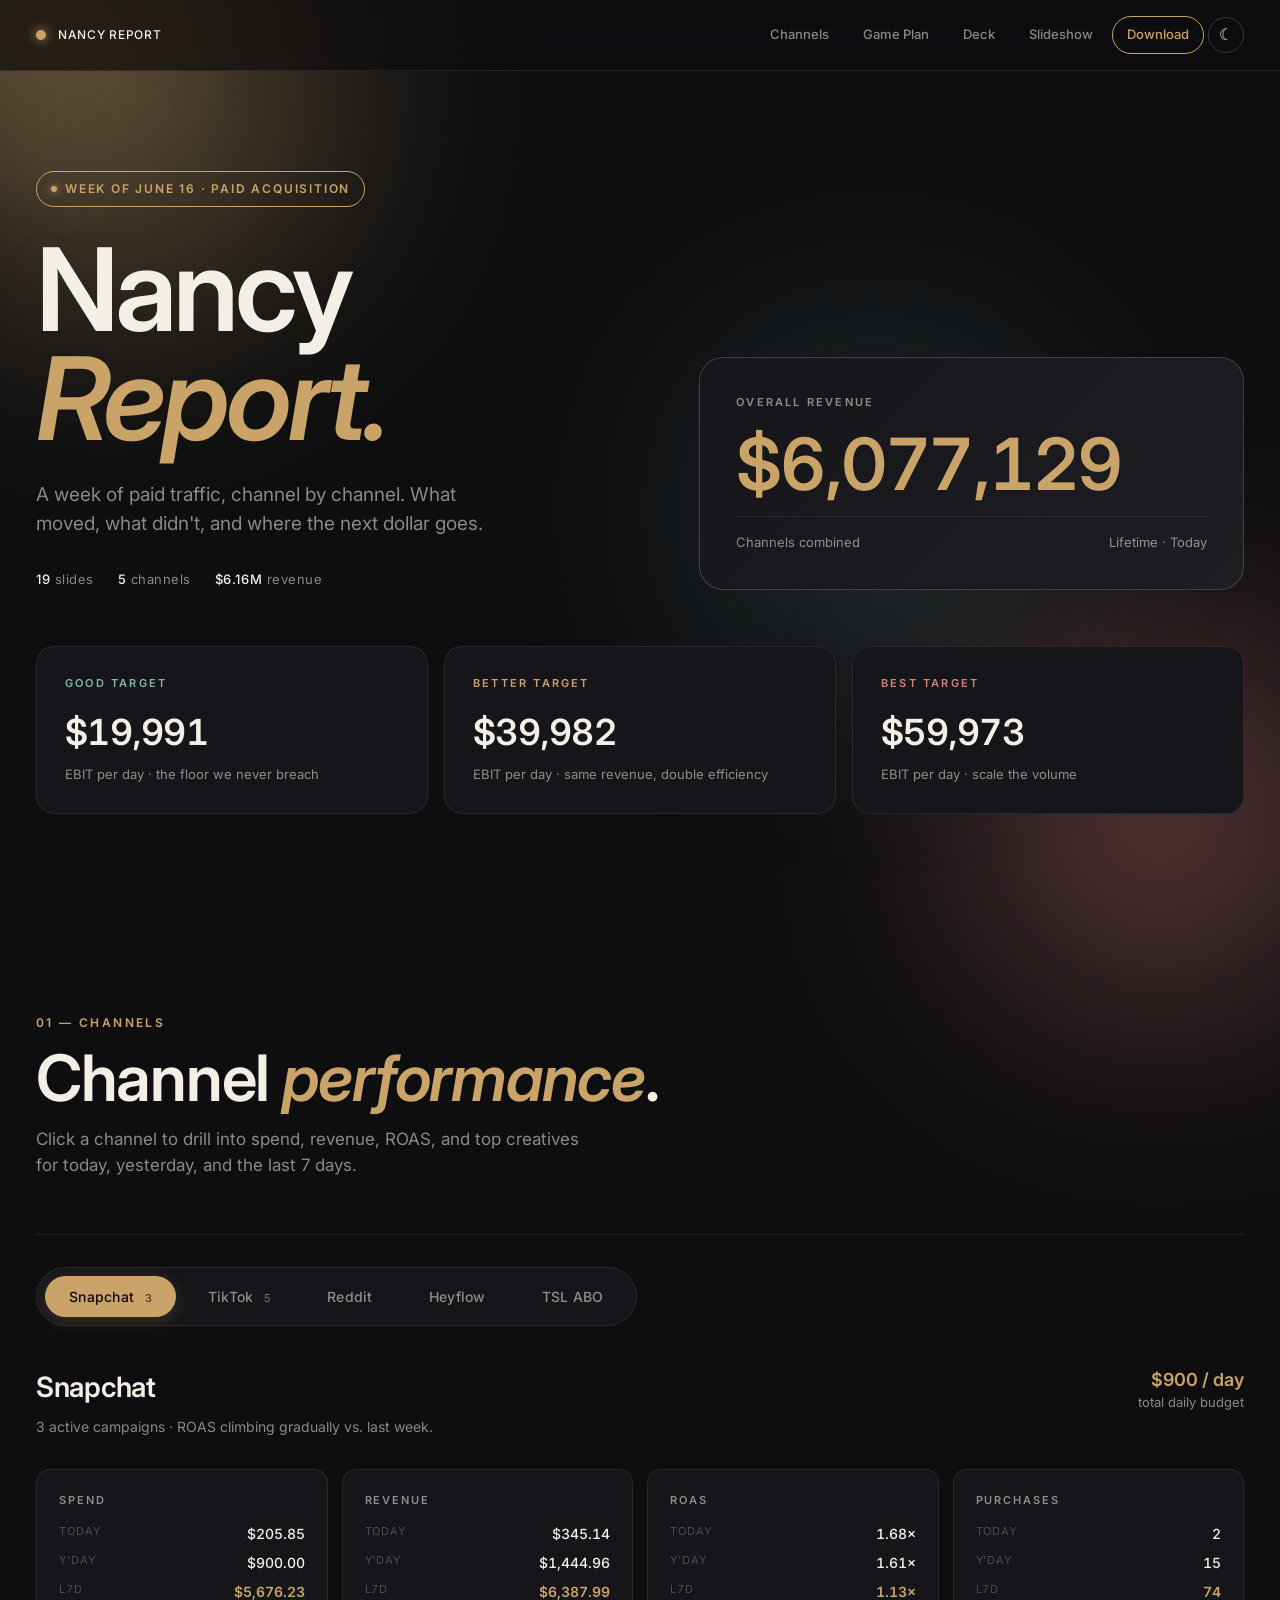
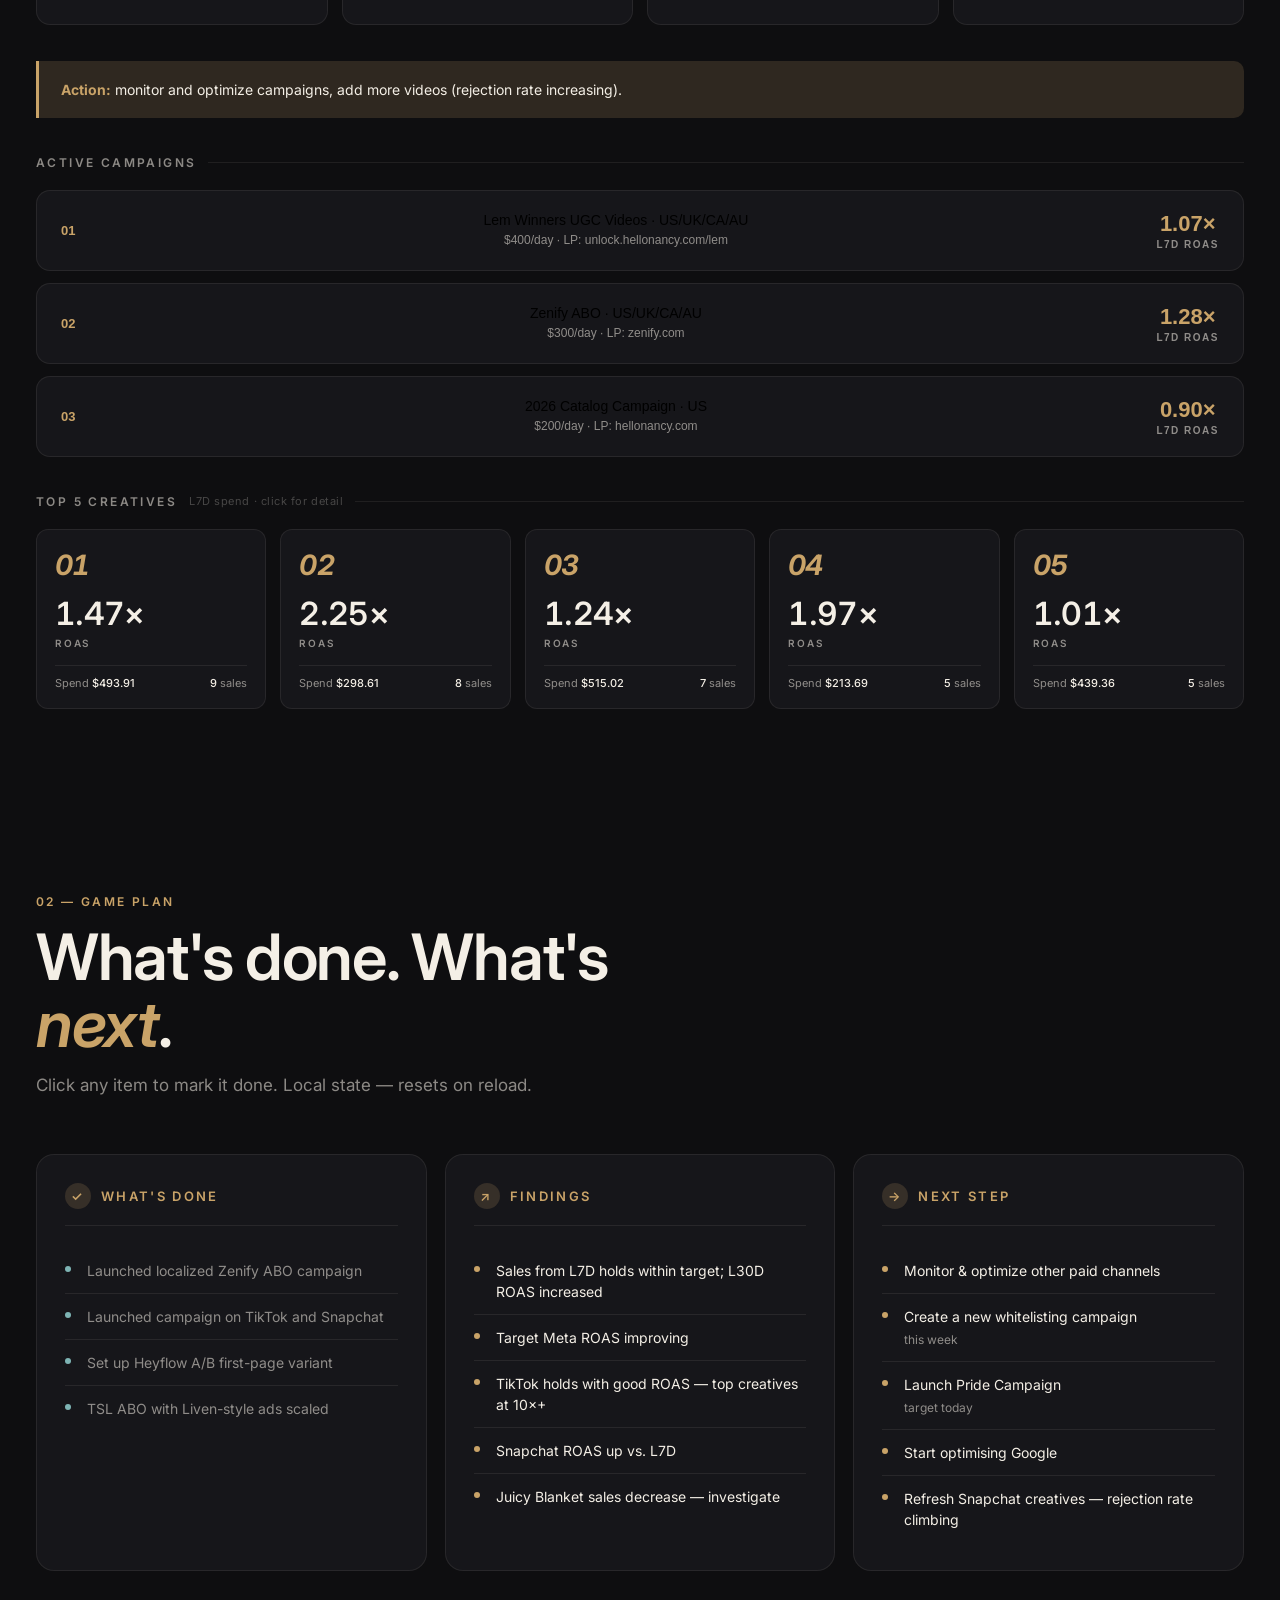
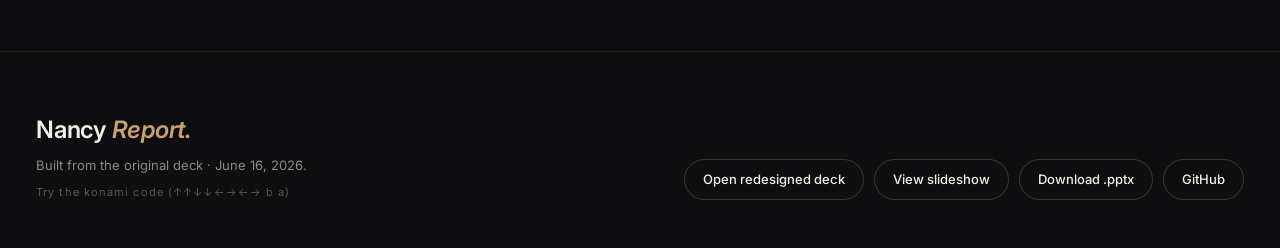
==== commit c7d64822: "Add redesigned slide-by-slide deck (deck.html) with animated transitions" ====
--- a/index.html
+++ b/index.html
@@ -26,6 +26,7 @@
   <nav class="nav-links">
     <a class="nav-link" href="#channels">Channels</a>
     <a class="nav-link" href="#plan">Game Plan</a>
+    <a class="nav-link" href="deck.html">Deck</a>
     <a class="nav-link" href="slideshow.html">Slideshow</a>
     <a class="nav-link primary" href="Nancy-Report-June-16.pptx" download>Download</a>
     <button class="theme-toggle" data-theme-toggle aria-label="Toggle theme">☾</button>
@@ -490,6 +491,7 @@
     <div style="margin-top:8px;font-size:11px;letter-spacing:0.1em;opacity:0.6">Try the konami code (↑↑↓↓←→←→ b a)</div>
   </div>
   <div class="foot-links">
+    <a class="foot-link" href="deck.html">Open redesigned deck</a>
     <a class="foot-link" href="slideshow.html">View slideshow</a>
     <a class="foot-link" href="Nancy-Report-June-16.pptx" download>Download .pptx</a>
     <a class="foot-link" href="https://github.com/jeanine23/nancy-report-june-16" target="_blank" rel="noopener">GitHub</a>
